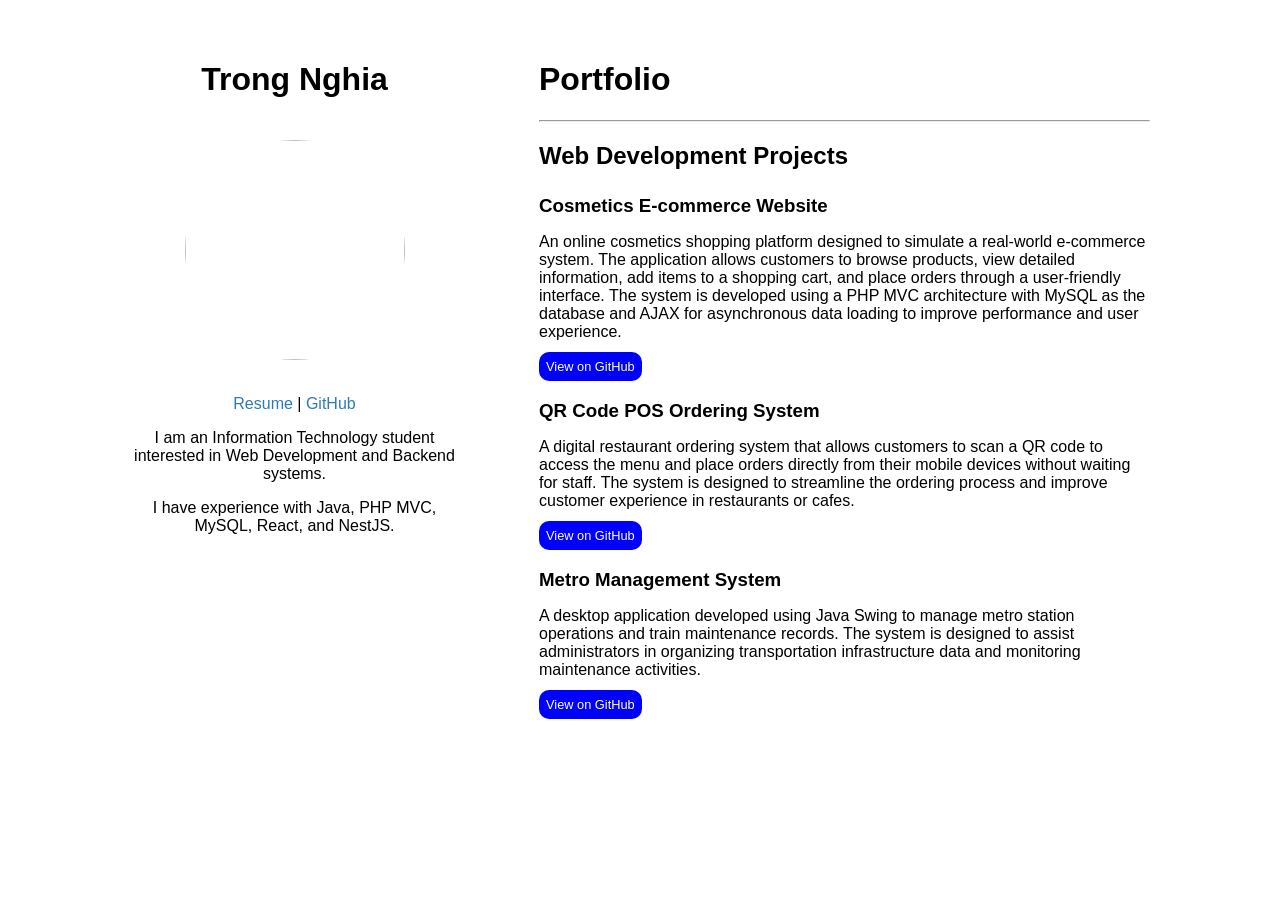
==== index.html @ 05bd2804 "edit" ====
<!DOCTYPE html>
<html lang="en">

<head>
<meta charset="UTF-8">
<title>Trong Nghia | Portfolio</title>
<link rel="stylesheet" href="style.css">
</head>

<body>

<div class="container">

    <!-- LEFT COLUMN -->
    <div class="left">

        <h1>Trong Nghia</h1>

        <img src="avatar.jpg" class="avatar">

        <div class="links">
            <a href="#">Resume</a> |
            <!-- <a href="#">LinkedIn</a> | -->
            <a href="https://github.com/Trongnghia65">GitHub</a>
        </div>

        <p>
        I am an Information Technology student interested in
        Web Development and Backend systems.
        </p>

        <p>
        I have experience with Java, PHP MVC, MySQL,
        React, and NestJS.
        </p>

    </div>


    <!-- RIGHT COLUMN -->
    <div class="right">

        <h1>Portfolio</h1>

        <hr>

        <h2>Web Development Projects</h2>

        <div class="project">

            <h3>Cosmetics E-commerce Website</h3>

            <p>
            An online cosmetics shopping platform designed to simulate a real-world e-commerce system.
The application allows customers to browse products, view detailed information, add items to a shopping cart, and place orders through a user-friendly interface.

The system is developed using a PHP MVC architecture with MySQL as the database and AJAX for asynchronous data loading to improve performance and user experience.
            </p>

            <a href="https://github.com/HoL0ngg/web2" class="viewgit">View on GitHub</a>

        </div>


        <div class="project">

            <h3>QR Code POS Ordering System</h3>

            <p>
            A digital restaurant ordering system that allows customers to scan a QR code to access the menu and place orders directly from their mobile devices without waiting for staff.
            The system is designed to streamline the ordering process and improve customer experience in restaurants or cafes.
            </p>

            <a href="https://github.com/HoL0ngg/CNPM_2024_2025" class="viewgit">View on GitHub</a>

        </div>


        <div class="project">

            <h3>Metro Management System</h3>

            <p>
            A desktop application developed using Java Swing to manage metro station operations and train maintenance records.

The system is designed to assist administrators in organizing transportation infrastructure data and monitoring maintenance activities.
            </p>

            <a href="https://github.com/Hiennguyen278610/metro" class="viewgit">View on GitHub</a>

        </div>

    </div>

</div>

</body>
</html>
---- style.css ----
body {
  font-family: Arial;
  margin: 0;
  background: white;
}

/* MAIN LAYOUT */

.container {
  display: flex;
  max-width: 1100px;
  margin: auto;
}

/* LEFT SIDE */

.left {
  width: 35%;
  text-align: center;
  padding: 40px;
}

.avatar {
  width: 220px;
  height: 220px;
  border-radius: 50%;
  margin: 20px 0;
}

.links {
  margin: 15px 0;
}

.links a {
  text-decoration: none;
  color: #2c7bb6;
}

/* RIGHT SIDE */

.right {
  width: 65%;
  padding: 40px;
}

.project {
  margin-top: 25px;
}

.project h3 {
  margin-bottom: 5px;
}

.project a {
  color: white;
  text-decoration: none;
  font-size: 0.8rem;
}
.viewgit {
  background-color: blue;
  color: white;
  text-decoration: none;
  padding: 7px;
  border-radius: 10px;
}
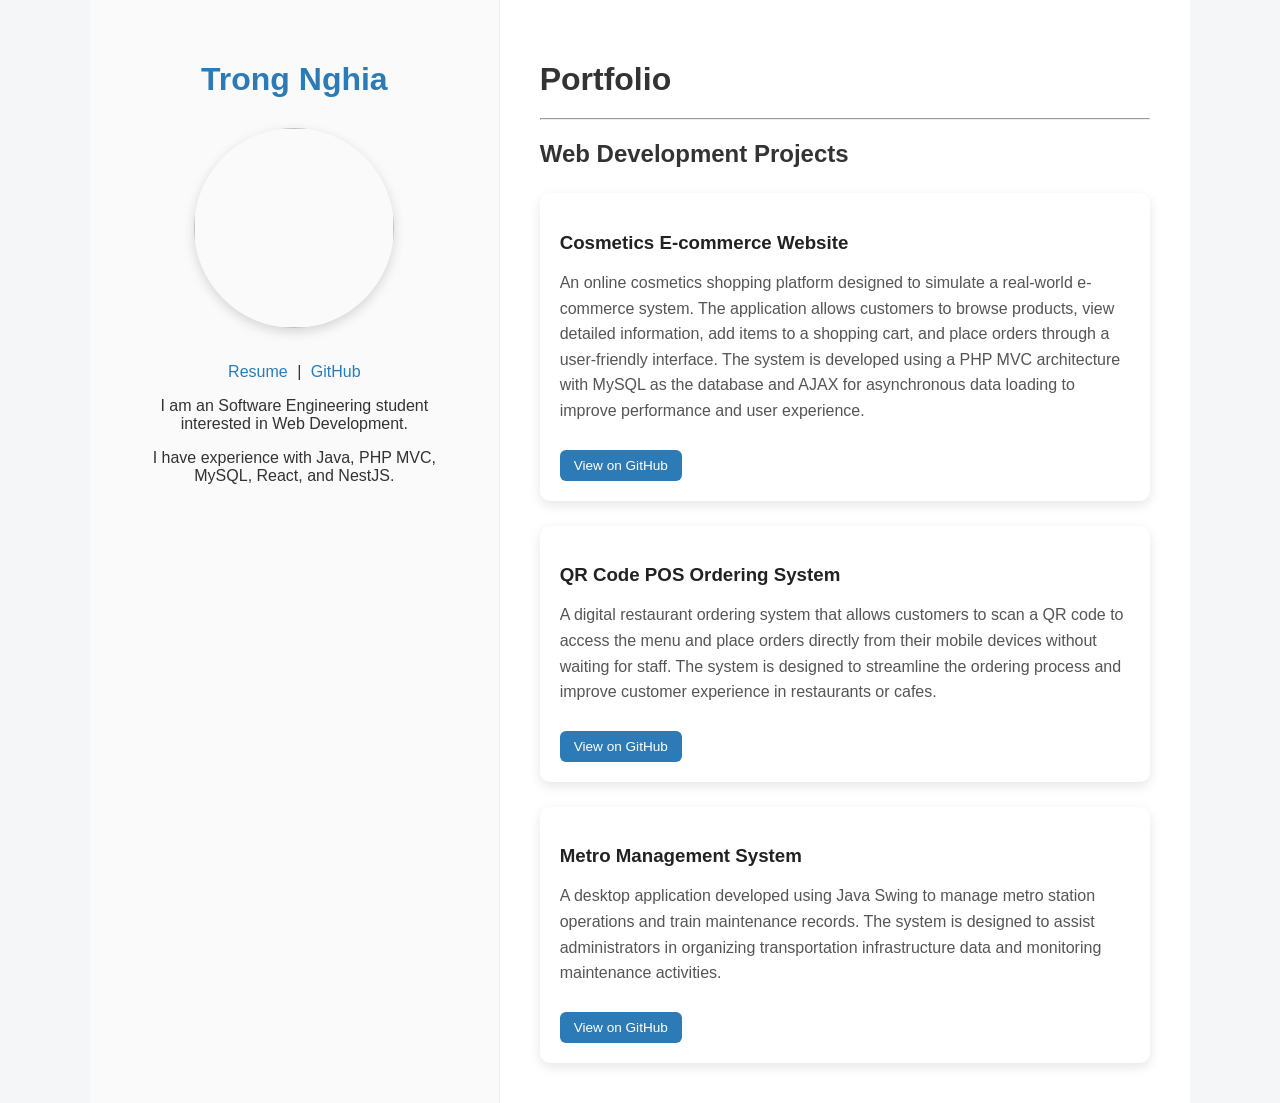
==== commit e0e52d63: "add css" ====
--- a/index.html
+++ b/index.html
@@ -25,8 +25,8 @@
         </div>
 
         <p>
-        I am an Information Technology student interested in
-        Web Development and Backend systems.
+        I am an Software Engineering student interested in
+        Web Development.
         </p>
 
         <p>
--- a/style.css
+++ b/style.css
@@ -1,7 +1,8 @@
 body {
-  font-family: Arial;
+  font-family: "Segoe UI", Arial, sans-serif;
   margin: 0;
-  background: white;
+  background: #f4f6f8;
+  color: #333;
 }
 
 /* MAIN LAYOUT */
@@ -10,6 +11,7 @@
   display: flex;
   max-width: 1100px;
   margin: auto;
+  background: white;
 }
 
 /* LEFT SIDE */
@@ -18,14 +20,25 @@
   width: 35%;
   text-align: center;
   padding: 40px;
+  background: #fafafa;
+  border-right: 1px solid #eee;
+}
+
+.left h1 {
+  color: #2c7bb6;
+  margin-bottom: 10px;
 }
 
 .avatar {
-  width: 220px;
-  height: 220px;
+  width: 200px;
+  height: 200px;
   border-radius: 50%;
   margin: 20px 0;
+  object-fit: cover;
+  box-shadow: 0 4px 12px rgba(0, 0, 0, 0.15);
 }
+
+/* LINKS */
 
 .links {
   margin: 15px 0;
@@ -34,6 +47,12 @@
 .links a {
   text-decoration: none;
   color: #2c7bb6;
+  font-weight: 500;
+  margin: 0 5px;
+}
+
+.links a:hover {
+  text-decoration: underline;
 }
 
 /* RIGHT SIDE */
@@ -43,23 +62,52 @@
   padding: 40px;
 }
 
+.right h1 {
+  margin-bottom: 20px;
+}
+
+/* PROJECT CARD */
+
 .project {
   margin-top: 25px;
+  padding: 20px;
+  border-radius: 10px;
+  background: white;
+  box-shadow: 0 4px 12px rgba(0, 0, 0, 0.1);
+  transition:
+    transform 0.2s ease,
+    box-shadow 0.2s ease;
+}
+
+.project:hover {
+  transform: translateY(-4px);
+  box-shadow: 0 6px 18px rgba(0, 0, 0, 0.15);
 }
 
 .project h3 {
-  margin-bottom: 5px;
+  margin-bottom: 8px;
+  color: #222;
 }
 
-.project a {
+.project p {
+  line-height: 1.6;
+  color: #555;
+}
+
+/* GITHUB BUTTON */
+
+.viewgit {
+  display: inline-block;
+  margin-top: 10px;
+  background: #2c7bb6;
   color: white;
   text-decoration: none;
-  font-size: 0.8rem;
+  padding: 8px 14px;
+  border-radius: 6px;
+  font-size: 0.85rem;
+  transition: background 0.2s;
 }
-.viewgit {
-  background-color: blue;
-  color: white;
-  text-decoration: none;
-  padding: 7px;
-  border-radius: 10px;
+
+.viewgit:hover {
+  background: #1f5d8a;
 }
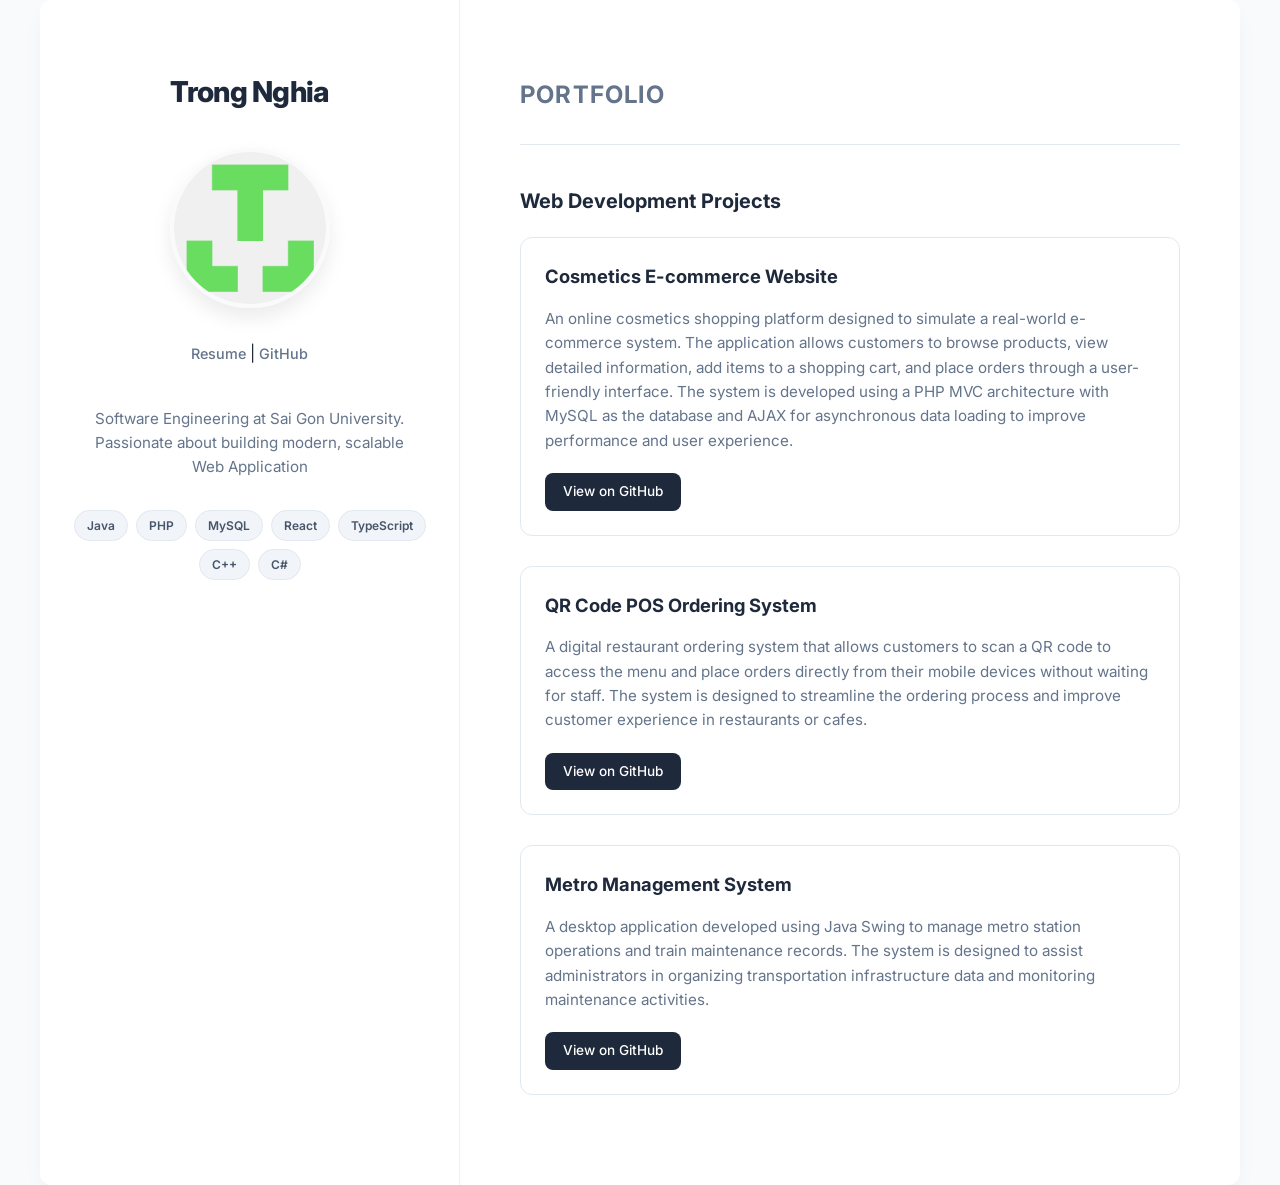
==== commit a8ef03d9: "add css" ====
--- a/index.html
+++ b/index.html
@@ -5,6 +5,9 @@
 <meta charset="UTF-8">
 <title>Trong Nghia | Portfolio</title>
 <link rel="stylesheet" href="style.css">
+<link rel="preconnect" href="https://fonts.googleapis.com">
+<link rel="preconnect" href="https://fonts.gstatic.com" crossorigin>
+<link href="https://fonts.googleapis.com/css2?family=Inter:wght@400;500;600;700;800&display=swap" rel="stylesheet">
 </head>
 
 <body>
@@ -16,23 +19,32 @@
 
         <h1>Trong Nghia</h1>
 
-        <img src="avatar.jpg" class="avatar">
+        <div class="avatar-container">
+        <img src="avatar.png" class="avatar" alt="Trong Nghia">
+        </div>
 
         <div class="links">
-            <a href="#">Resume</a> |
+            <a href="resume.pdf">Resume</a> |
             <!-- <a href="#">LinkedIn</a> | -->
             <a href="https://github.com/Trongnghia65">GitHub</a>
         </div>
 
-        <p>
-        I am an Software Engineering student interested in
-        Web Development.
-        </p>
+        <div class="bio">
+            <p>
+                Software Engineering at Sai Gon University.
+            Passionate about building modern, scalable Web Application
+            </p>
+        </div>
 
-        <p>
-        I have experience with Java, PHP MVC, MySQL,
-        React, and NestJS.
-        </p>
+        <div class="skills-tags">
+            <span>Java</span>
+            <span>PHP</span>
+            <span>MySQL</span>
+            <span>React</span>            
+            <span>TypeScript</span>  
+            <span>C++</span>
+            <span>C#</span>          
+        </div>
 
     </div>
 
--- a/style.css
+++ b/style.css
@@ -1,113 +1,221 @@
+/* Đăng ký biến màu để dễ quản lý */
+:root {
+  --primary-color: #2563eb; /* Blue hiện đại hơn */
+  --bg-body: #f8fafc;
+  --bg-card: #ffffff;
+  --text-main: #1e293b;
+  --text-muted: #64748b;
+  --border-color: #e2e8f0;
+  --radius: 12px;
+  --transition: all 0.3s cubic-bezier(0.4, 0, 0.2, 1);
+}
+
+* {
+  box-sizing: border-box;
+}
+
 body {
-  font-family: "Segoe UI", Arial, sans-serif;
+  font-family:
+    "Inter",
+    -apple-system,
+    BlinkMacSystemFont,
+    "Segoe UI",
+    Roboto,
+    sans-serif;
   margin: 0;
-  background: #f4f6f8;
-  color: #333;
-}
-
-/* MAIN LAYOUT */
-
+  background: var(--bg-body);
+  color: var(--text-main);
+  line-height: 1.6;
+}
+
+/* LAYOUT CHÍNH - Thêm Responsive */
 .container {
   display: flex;
-  max-width: 1100px;
-  margin: auto;
-  background: white;
-}
-
-/* LEFT SIDE */
-
+  flex-wrap: wrap; /* Cho phép rớt dòng trên mobile */
+  max-width: 1200px;
+  margin: 0 auto;
+  background: var(--bg-card);
+  border-radius: var(--radius);
+  overflow: hidden;
+  box-shadow: 0 10px 25px -5px rgba(0, 0, 0, 0.05);
+}
+
+/* LEFT SIDE - Sidebar */
 .left {
   width: 35%;
-  text-align: center;
-  padding: 40px;
-  background: #fafafa;
-  border-right: 1px solid #eee;
+  padding: 50px 30px;
+  background: #ffffff;
+  display: flex;
+  flex-direction: column;
+  align-items: center;
+  border-right: 1px solid #f0f0f0;
 }
 
 .left h1 {
-  color: #2c7bb6;
-  margin-bottom: 10px;
+  font-size: 1.8rem;
+  font-weight: 800;
+  letter-spacing: -0.025em;
+  margin-bottom: 8px;
+  color: var(--text-main);
+}
+
+.avatar-container {
+  position: relative;
+  margin: 25px 0;
 }
 
 .avatar {
-  width: 200px;
-  height: 200px;
+  width: 160px;
+  height: 160px;
   border-radius: 50%;
-  margin: 20px 0;
   object-fit: cover;
-  box-shadow: 0 4px 12px rgba(0, 0, 0, 0.15);
-}
-
-/* LINKS */
-
+  border: 4px solid #f8fafc;
+  box-shadow: 0 10px 20px rgba(0, 0, 0, 0.08);
+  transition: transform 0.3s ease;
+}
+
+.avatar:hover {
+  transform: scale(1.05);
+}
+
+/* Links & Phân cách */
 .links {
-  margin: 15px 0;
+  margin-bottom: 25px;
 }
 
 .links a {
   text-decoration: none;
-  color: #2c7bb6;
+  color: var(--text-muted);
+  font-size: 0.9rem;
   font-weight: 500;
-  margin: 0 5px;
+  transition: var(--transition);
 }
 
 .links a:hover {
-  text-decoration: underline;
-}
-
-/* RIGHT SIDE */
-
+  color: var(--primary-color);
+}
+
+.left p {
+  color: var(--text-muted);
+  font-size: 0.95rem;
+  padding: 0 10px;
+}
+
+/* RIGHT SIDE - Content */
 .right {
-  width: 65%;
-  padding: 40px;
+  flex: 65%;
+  padding: 60px;
 }
 
 .right h1 {
+  font-size: 1.5rem;
+  font-weight: 700;
+  text-transform: uppercase;
+  letter-spacing: 0.05em;
+  color: var(--text-muted);
+  margin-bottom: 30px;
+}
+
+hr {
+  border: 0;
+  border-top: 1px solid var(--border-color);
+  margin-bottom: 40px;
+}
+
+h2 {
+  font-size: 1.25rem;
   margin-bottom: 20px;
 }
 
-/* PROJECT CARD */
-
+/* PROJECT CARD - Hiện đại hóa */
 .project {
-  margin-top: 25px;
-  padding: 20px;
-  border-radius: 10px;
-  background: white;
-  box-shadow: 0 4px 12px rgba(0, 0, 0, 0.1);
-  transition:
-    transform 0.2s ease,
-    box-shadow 0.2s ease;
+  margin-bottom: 30px;
+  padding: 24px;
+  border: 1px solid var(--border-color);
+  border-radius: var(--radius);
+  transition: var(--transition);
 }
 
 .project:hover {
-  transform: translateY(-4px);
-  box-shadow: 0 6px 18px rgba(0, 0, 0, 0.15);
+  border-color: var(--primary-color);
+  box-shadow: 0 10px 20px -10px rgba(37, 99, 235, 0.1);
+  transform: translateY(-2px);
 }
 
 .project h3 {
-  margin-bottom: 8px;
-  color: #222;
+  margin: 0 0 10px 0;
+  font-size: 1.15rem;
+  color: var(--text-main);
 }
 
 .project p {
-  line-height: 1.6;
-  color: #555;
+  font-size: 0.95rem;
+  color: var(--text-muted);
+  margin-bottom: 20px;
 }
 
 /* GITHUB BUTTON */
-
 .viewgit {
-  display: inline-block;
-  margin-top: 10px;
-  background: #2c7bb6;
+  display: inline-flex;
+  align-items: center;
+  background: var(--text-main);
   color: white;
   text-decoration: none;
-  padding: 8px 14px;
-  border-radius: 6px;
+  padding: 8px 18px;
+  border-radius: 8px;
   font-size: 0.85rem;
-  transition: background 0.2s;
+  font-weight: 500;
+  transition: var(--transition);
 }
 
 .viewgit:hover {
-  background: #1f5d8a;
-}
+  background: var(--primary-color);
+  box-shadow: 0 4px 12px rgba(37, 99, 235, 0.2);
+}
+
+/* RESPONSIVE CHO MOBILE */
+@media (max-width: 768px) {
+  .container {
+    margin: 0;
+    border-radius: 0;
+  }
+  .left {
+    border-right: none;
+    border-bottom: 1px solid var(--border-color);
+  }
+  .right {
+    padding: 40px 20px;
+  }
+}
+/* Phần giới thiệu chữ */
+.bio p {
+  font-size: 0.95rem;
+  color: #64748b;
+  line-height: 1.6;
+  text-align: center;
+  margin-bottom: 30px;
+}
+.skills-tags {
+  display: flex;
+  flex-wrap: wrap;
+  justify-content: center;
+  gap: 8px;
+}
+
+.skills-tags span {
+  background: #f1f5f9;
+  color: #475569;
+  padding: 5px 12px;
+  border-radius: 20px;
+  font-size: 0.75rem;
+  font-weight: 600;
+  border: 1px solid #e2e8f0;
+  transition: all 0.2s ease;
+}
+
+.skills-tags span:hover {
+  background: #2563eb;
+  color: #ffffff;
+  border-color: #2563eb;
+  transform: translateY(-2px);
+}
